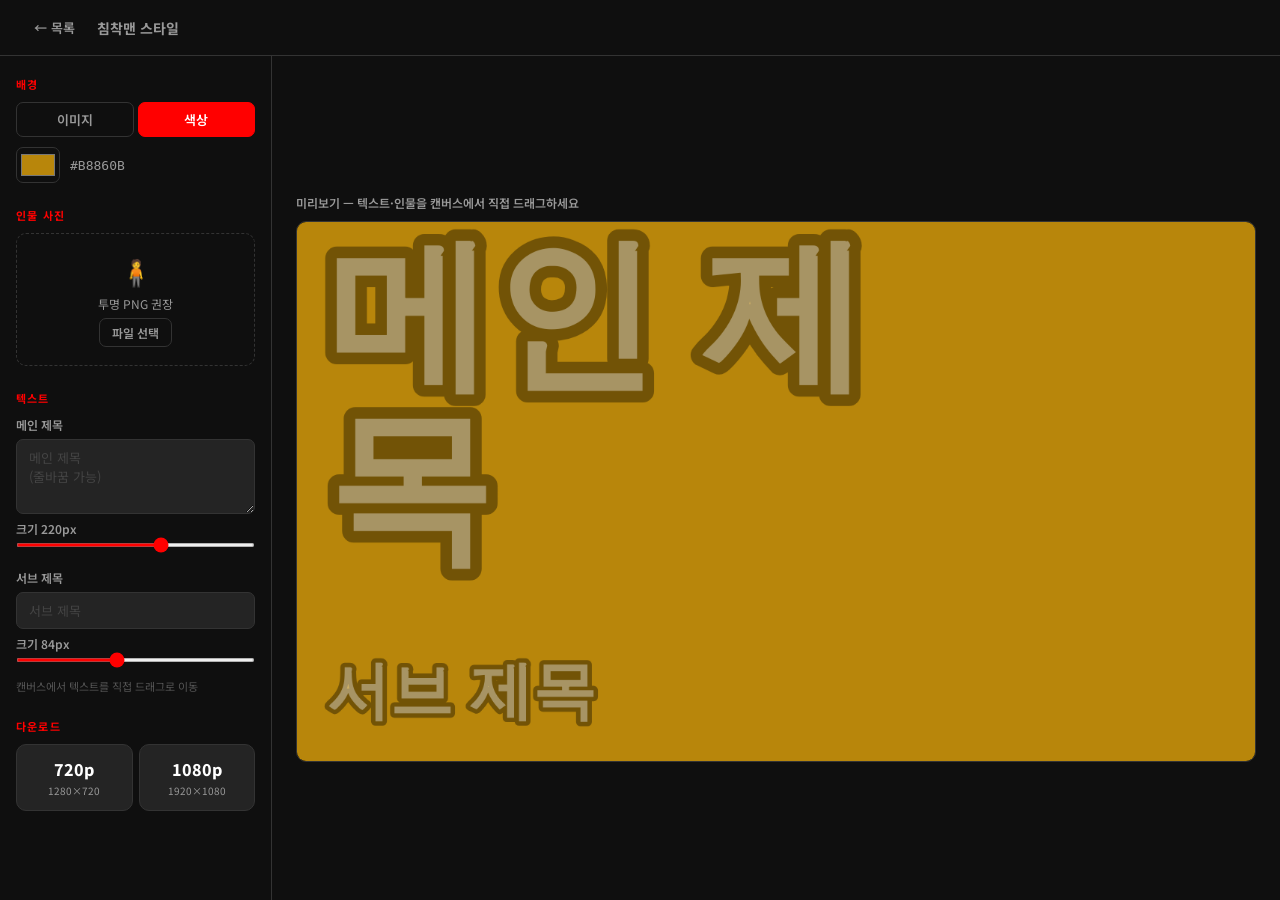
==== editor.html @ 9e8420c6 "구조 재설계: 템플릿 선택 화면 + 에디터 분리 - index.html: 템플릿 선택 화면 (카드 그리드, 카테고리 탭) - editor.html + editor.js: 편집 화면" ====
<!DOCTYPE html>
<html lang="ko">
<head>
  <meta charset="UTF-8">
  <meta name="viewport" content="width=device-width, initial-scale=1.0">
  <title>편집 — 썸네일 메이커</title>
  <link rel="preconnect" href="https://fonts.googleapis.com">
  <link rel="preconnect" href="https://fonts.gstatic.com" crossorigin>
  <link href="https://fonts.googleapis.com/css2?family=Black+Han+Sans&family=Noto+Sans+KR:wght@600;900&display=swap" rel="stylesheet">
  <link rel="stylesheet" href="style.css">
</head>
<body class="page-editor">

  <header class="app-header">
    <a href="index.html" class="btn-back">← 목록</a>
    <span id="template-name" class="header-tmpl-name"></span>
  </header>

  <main class="editor-layout">

    <!-- 왼쪽: 컨트롤 패널 -->
    <aside class="controls">

      <!-- 배경 -->
      <div class="ctrl-section">
        <p class="ctrl-title">배경</p>
        <div class="tab-row">
          <button class="tab active" data-tab="image">이미지</button>
          <button class="tab" data-tab="color">색상</button>
        </div>
        <div id="bg-image-panel">
          <input type="file" id="bg-file" accept="image/*" hidden>
          <div id="bg-upload-zone" class="upload-zone">
            <span class="upload-icon">🖼️</span>
            <p>클릭 또는 드래그</p>
            <button class="btn btn-ghost btn-sm" id="btn-bg-upload">파일 선택</button>
          </div>
          <div id="bg-preview" class="img-preview hidden">
            <img id="bg-preview-img" alt="배경">
            <button class="btn btn-ghost btn-sm" id="btn-bg-change">변경</button>
          </div>
        </div>
        <div id="bg-color-panel" class="hidden">
          <div class="color-row">
            <input type="color" id="bg-color" class="color-picker">
            <span id="bg-color-val">#B8860B</span>
          </div>
        </div>
      </div>

      <!-- 인물 사진 -->
      <div class="ctrl-section">
        <p class="ctrl-title">인물 사진</p>
        <input type="file" id="person-file" accept="image/*" hidden>
        <div id="person-upload-zone" class="upload-zone">
          <span class="upload-icon">🧍</span>
          <p>투명 PNG 권장</p>
          <button class="btn btn-ghost btn-sm" id="btn-person-upload">파일 선택</button>
        </div>
        <div id="person-preview" class="img-preview hidden">
          <img id="person-preview-img" alt="인물">
          <div class="btn-row">
            <button class="btn btn-ghost btn-sm" id="btn-person-change">변경</button>
            <button class="btn btn-ghost btn-sm" id="btn-person-remove">제거</button>
          </div>
        </div>
        <div id="person-controls" class="ctrl-sub" style="display:none">
          <label class="ctrl-label">크기 <span id="person-size-val">100%</span></label>
          <input type="range" id="person-size" class="slider" min="30" max="200" value="100">
          <p class="tip">캔버스에서 드래그로 위치 이동</p>
        </div>
      </div>

      <!-- 텍스트 -->
      <div class="ctrl-section">
        <p class="ctrl-title">텍스트</p>
        <div class="input-group">
          <label class="ctrl-label">메인 제목</label>
          <textarea id="input-title" class="input-field" rows="3" placeholder="메인 제목&#10;(줄바꿈 가능)"></textarea>
          <label class="ctrl-label">크기 <span id="title-size-val">220</span>px</label>
          <input type="range" id="title-size" class="slider" min="60" max="320" value="220">
        </div>
        <div class="input-group" style="margin-top:12px">
          <label class="ctrl-label">서브 제목</label>
          <input type="text" id="input-sub" class="input-field" placeholder="서브 제목">
          <label class="ctrl-label">크기 <span id="sub-size-val">84</span>px</label>
          <input type="range" id="sub-size" class="slider" min="30" max="160" value="84">
        </div>
        <p class="tip" style="margin-top:6px">캔버스에서 텍스트를 직접 드래그로 이동</p>
      </div>

      <!-- 다운로드 -->
      <div class="ctrl-section">
        <p class="ctrl-title">다운로드</p>
        <div class="btn-row">
          <button class="btn btn-download" id="btn-720">
            <span class="res">720p</span>
            <span class="dim">1280×720</span>
          </button>
          <button class="btn btn-download btn-hd" id="btn-1080">
            <span class="res">1080p</span>
            <span class="dim">1920×1080</span>
          </button>
        </div>
      </div>

    </aside>

    <!-- 오른쪽: 캔버스 -->
    <div class="preview-area">
      <p class="preview-label">미리보기 — 텍스트·인물을 캔버스에서 직접 드래그하세요</p>
      <div class="canvas-wrap">
        <canvas id="canvas" width="1280" height="720"></canvas>
      </div>
    </div>

  </main>

  <script src="templates.js"></script>
  <script src="editor.js"></script>
</body>
</html>
---- style.css ----
*, *::before, *::after { box-sizing: border-box; margin: 0; padding: 0; }
.hidden { display: none !important; }

:root {
  --bg:      #0f0f0f;
  --surface: #1a1a1a;
  --card:    #242424;
  --border:  #333;
  --primary: #ff0000;
  --text:    #fff;
  --muted:   #999;
  --radius:  10px;
}

body {
  font-family: 'Noto Sans KR', -apple-system, sans-serif;
  background: var(--bg);
  color: var(--text);
  min-height: 100vh;
}

/* ══════════════════════════════
   공통 헤더
══════════════════════════════ */
.app-header {
  display: flex;
  align-items: center;
  gap: 12px;
  padding: 13px 24px;
  border-bottom: 1px solid var(--border);
  background: var(--bg);
  position: sticky;
  top: 0;
  z-index: 20;
}
.logo-icon {
  background: var(--primary);
  color: #fff;
  width: 28px; height: 28px;
  border-radius: 7px;
  display: flex; align-items: center; justify-content: center;
  font-size: 12px;
  flex-shrink: 0;
}
.logo-text { font-size: 15px; font-weight: 700; }

/* ══════════════════════════════
   버튼 공통
══════════════════════════════ */
.btn {
  display: inline-flex; align-items: center; justify-content: center;
  gap: 6px; padding: 8px 16px;
  border-radius: 7px; border: none;
  font-size: 13px; font-weight: 600;
  cursor: pointer; font-family: inherit;
  transition: background .15s, transform .1s;
  text-decoration: none;
}
.btn:active { transform: scale(.97); }
.btn-ghost {
  background: transparent; color: var(--muted);
  border: 1.5px solid var(--border);
}
.btn-ghost:hover { background: var(--card); color: var(--text); }
.btn-sm { padding: 5px 12px; font-size: 12px; }
.btn-row { display: flex; gap: 6px; flex-wrap: wrap; }

/* ══════════════════════════════
   INDEX 페이지
══════════════════════════════ */
.page-index .app-header { justify-content: flex-start; }

.index-main {
  max-width: 1080px;
  margin: 0 auto;
  padding: 48px 24px 80px;
  display: flex;
  flex-direction: column;
  gap: 28px;
}

.index-hero { display: flex; flex-direction: column; gap: 8px; }
.hero-title { font-size: 28px; font-weight: 900; }
.hero-sub   { font-size: 14px; color: var(--muted); }

/* 카테고리 탭 */
.category-tabs { display: flex; gap: 6px; flex-wrap: wrap; }
.cat-tab {
  background: none;
  border: 1.5px solid var(--border);
  color: var(--muted);
  font-size: 13px; font-weight: 600;
  padding: 7px 18px; border-radius: 20px;
  cursor: pointer; font-family: inherit;
  transition: all .15s;
}
.cat-tab:hover  { background: var(--card); color: var(--text); }
.cat-tab.active { background: var(--primary); border-color: var(--primary); color: #fff; }

/* 템플릿 카드 그리드 */
.index-grid {
  display: grid;
  grid-template-columns: repeat(3, 1fr);
  gap: 16px;
}
.tmpl-card {
  display: block;
  border-radius: var(--radius);
  overflow: hidden;
  border: 2px solid var(--border);
  background: var(--card);
  text-decoration: none;
  color: inherit;
  transition: border-color .15s, transform .15s;
}
.tmpl-card:hover { border-color: var(--primary); transform: translateY(-3px); }

.tmpl-thumb img {
  width: 100%;
  aspect-ratio: 16/9;
  object-fit: cover;
  display: block;
}
.tmpl-info {
  display: flex;
  align-items: center;
  justify-content: space-between;
  padding: 10px 12px;
}
.tmpl-name { font-size: 13px; font-weight: 700; }
.tmpl-cat  {
  font-size: 11px;
  background: var(--surface);
  color: var(--muted);
  padding: 2px 8px; border-radius: 20px;
  border: 1px solid var(--border);
}

.empty-msg { font-size: 14px; color: var(--muted); padding: 40px 0; }

/* ══════════════════════════════
   EDITOR 페이지
══════════════════════════════ */
.page-editor { display: flex; flex-direction: column; height: 100vh; overflow: hidden; }

.btn-back {
  font-size: 13px; font-weight: 600;
  color: var(--muted); text-decoration: none;
  padding: 5px 10px; border-radius: 6px;
  transition: color .15s, background .15s;
}
.btn-back:hover { color: var(--text); background: var(--card); }
.header-tmpl-name { font-size: 14px; font-weight: 700; color: var(--muted); }

.editor-layout {
  display: grid;
  grid-template-columns: 272px 1fr;
  flex: 1;
  overflow: hidden;
}

/* 컨트롤 패널 */
.controls {
  border-right: 1px solid var(--border);
  overflow-y: auto;
  padding: 20px 16px;
  display: flex;
  flex-direction: column;
  gap: 24px;
}
.ctrl-section { display: flex; flex-direction: column; gap: 10px; }
.ctrl-title {
  font-size: 11px; font-weight: 700;
  letter-spacing: 1.2px; text-transform: uppercase;
  color: var(--primary);
}
.ctrl-label { font-size: 12px; color: var(--muted); font-weight: 600; }
.ctrl-sub { display: flex; flex-direction: column; gap: 8px; margin-top: 2px; }
.tip { font-size: 11px; color: #555; }

/* 탭 */
.tab-row { display: flex; gap: 4px; }
.tab {
  flex: 1; background: none;
  border: 1.5px solid var(--border);
  color: var(--muted); font-size: 13px; font-weight: 600;
  padding: 7px 0; border-radius: 7px;
  cursor: pointer; font-family: inherit;
  transition: all .15s;
}
.tab:hover  { background: var(--card); color: var(--text); }
.tab.active { background: var(--primary); border-color: var(--primary); color: #fff; }

/* 업로드 존 */
.upload-zone {
  border: 1.5px dashed var(--border);
  border-radius: var(--radius);
  padding: 18px 12px;
  text-align: center; cursor: pointer;
  display: flex; flex-direction: column;
  align-items: center; gap: 6px;
  transition: border-color .15s, background .15s;
}
.upload-zone:hover,
.upload-zone.dragover { border-color: var(--primary); background: #1a0808; }
.upload-icon { font-size: 26px; }
.upload-zone p { font-size: 12px; color: var(--muted); }

/* 이미지 미리보기 */
.img-preview {
  display: flex; align-items: center; gap: 10px;
  background: var(--card); border-radius: var(--radius);
  padding: 8px 10px;
}
.img-preview img { width: 72px; height: 40px; object-fit: cover; border-radius: 5px; }

/* 색상 */
.color-row { display: flex; align-items: center; gap: 10px; }
.color-picker {
  width: 44px; height: 36px;
  border-radius: 7px; border: 1.5px solid var(--border);
  background: none; cursor: pointer; padding: 2px;
}
.color-row span { font-size: 13px; color: var(--muted); font-family: monospace; }

/* 슬라이더 */
.slider { width: 100%; accent-color: var(--primary); cursor: pointer; height: 4px; }

/* 입력 필드 */
.input-group { display: flex; flex-direction: column; gap: 6px; }
.input-field {
  background: var(--card);
  border: 1.5px solid var(--border);
  border-radius: 7px; padding: 8px 12px;
  font-size: 13px; color: var(--text);
  font-family: inherit; resize: vertical;
  transition: border-color .15s;
}
.input-field:focus { outline: none; border-color: var(--primary); }
.input-field::placeholder { color: #444; }

/* 다운로드 버튼 */
.btn-download {
  flex: 1; flex-direction: column; gap: 2px;
  background: var(--card);
  border: 1.5px solid var(--border);
  color: var(--text); padding: 12px 8px;
  border-radius: var(--radius);
}
.btn-download:hover    { border-color: var(--primary); background: #2a0808; }
.btn-download.btn-hd:hover { border-color: #3b82f6; background: #0c1825; }
.res { font-size: 16px; font-weight: 800; }
.dim { font-size: 10px; color: var(--muted); font-weight: 400; }

/* 미리보기 영역 */
.preview-area {
  display: flex; flex-direction: column;
  gap: 10px; padding: 20px 24px;
  align-items: center; justify-content: center;
  overflow: auto;
}
.preview-label { font-size: 12px; color: var(--muted); font-weight: 600; align-self: flex-start; }
.canvas-wrap {
  border-radius: 10px; overflow: hidden;
  border: 1px solid var(--border); background: #000;
  width: 100%; max-width: 960px;
}
#canvas { display: block; width: 100%; height: auto; }

/* ══════════════════════════════
   반응형
══════════════════════════════ */
@media (max-width: 860px) {
  .editor-layout { grid-template-columns: 1fr; overflow: visible; }
  .page-editor   { height: auto; overflow: visible; }
  .controls      { border-right: none; border-bottom: 1px solid var(--border); }
  .preview-area  { padding: 16px; }
}
@media (max-width: 640px) {
  .index-grid { grid-template-columns: repeat(2, 1fr); }
  .index-main { padding: 32px 16px 60px; }
}
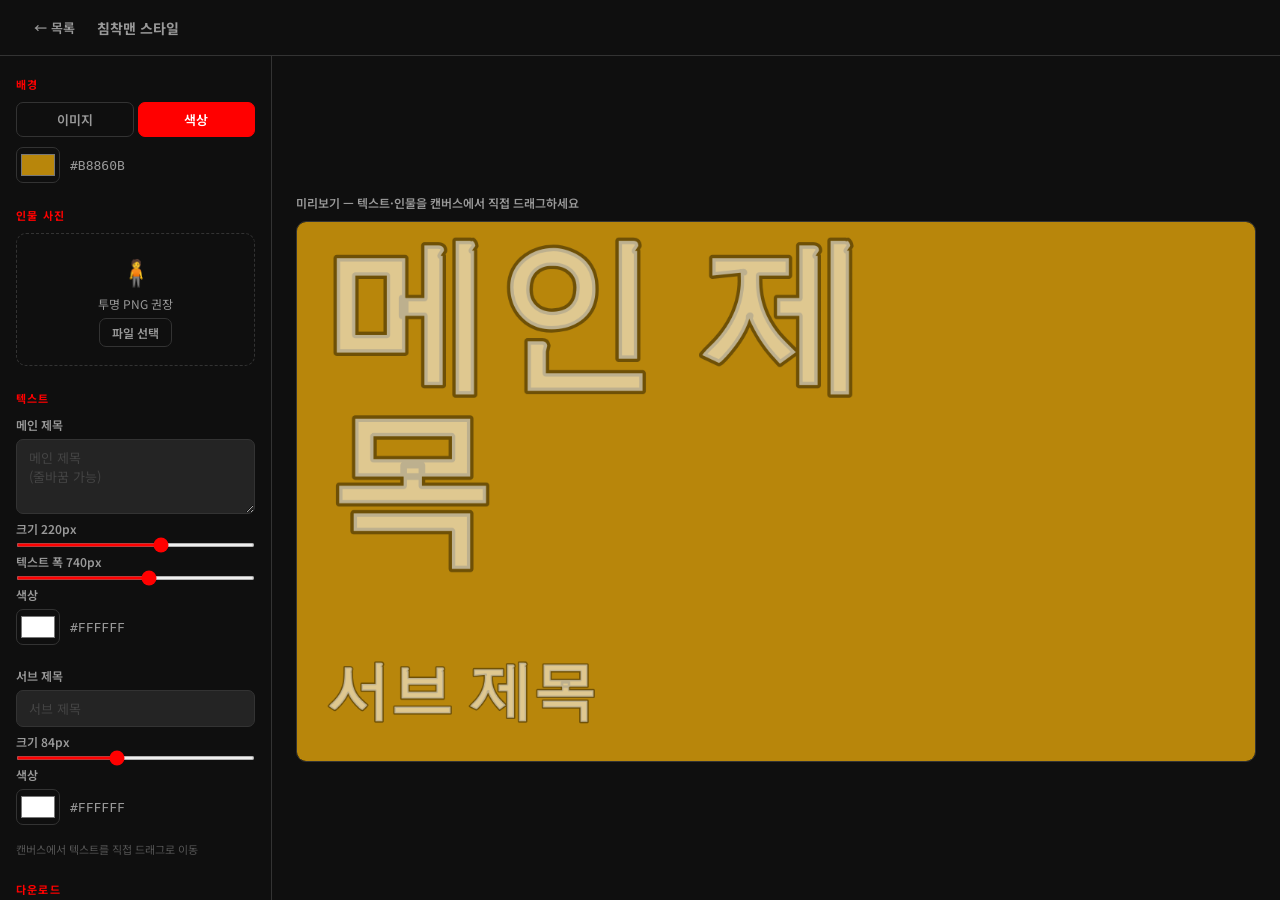
==== commit 40b97d33: "텍스트 개선: 외곽선 두께 수정, 색상 피커, 텍스트 폭 슬라이더 추가 - 외곽선 두께 fontSize*0.14 → fontSize*0.04로 대폭 축소 (글자 뭉개짐 해결) - " ====
--- a/editor.html
+++ b/editor.html
@@ -79,12 +79,24 @@
           <textarea id="input-title" class="input-field" rows="3" placeholder="메인 제목&#10;(줄바꿈 가능)"></textarea>
           <label class="ctrl-label">크기 <span id="title-size-val">220</span>px</label>
           <input type="range" id="title-size" class="slider" min="60" max="320" value="220">
+          <label class="ctrl-label">텍스트 폭 <span id="title-width-val">740</span>px</label>
+          <input type="range" id="title-width" class="slider" min="100" max="1240" value="740">
+          <label class="ctrl-label">색상</label>
+          <div class="color-row">
+            <input type="color" id="title-color" class="color-picker" value="#ffffff">
+            <span id="title-color-val">#FFFFFF</span>
+          </div>
         </div>
         <div class="input-group" style="margin-top:12px">
           <label class="ctrl-label">서브 제목</label>
           <input type="text" id="input-sub" class="input-field" placeholder="서브 제목">
           <label class="ctrl-label">크기 <span id="sub-size-val">84</span>px</label>
           <input type="range" id="sub-size" class="slider" min="30" max="160" value="84">
+          <label class="ctrl-label">색상</label>
+          <div class="color-row">
+            <input type="color" id="sub-color" class="color-picker" value="#ffffff">
+            <span id="sub-color-val">#FFFFFF</span>
+          </div>
         </div>
         <p class="tip" style="margin-top:6px">캔버스에서 텍스트를 직접 드래그로 이동</p>
       </div>
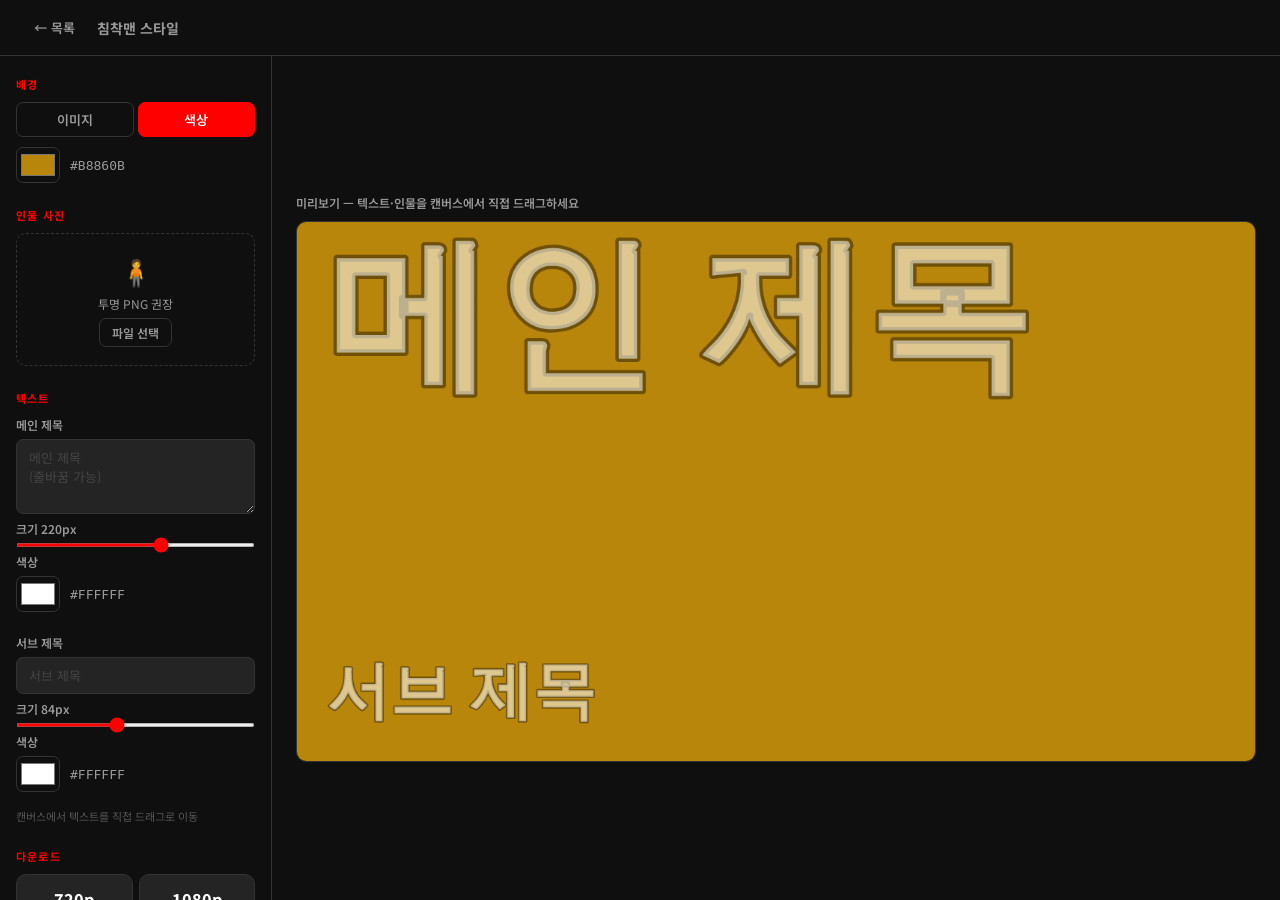
==== commit 5e4e6160: "텍스트 폭 슬라이더 제거 — 엔터 전용 줄바꿈으로 변경" ====
--- a/editor.html
+++ b/editor.html
@@ -79,8 +79,6 @@
           <textarea id="input-title" class="input-field" rows="3" placeholder="메인 제목&#10;(줄바꿈 가능)"></textarea>
           <label class="ctrl-label">크기 <span id="title-size-val">220</span>px</label>
           <input type="range" id="title-size" class="slider" min="60" max="320" value="220">
-          <label class="ctrl-label">텍스트 폭 <span id="title-width-val">740</span>px</label>
-          <input type="range" id="title-width" class="slider" min="100" max="1240" value="740">
           <label class="ctrl-label">색상</label>
           <div class="color-row">
             <input type="color" id="title-color" class="color-picker" value="#ffffff">
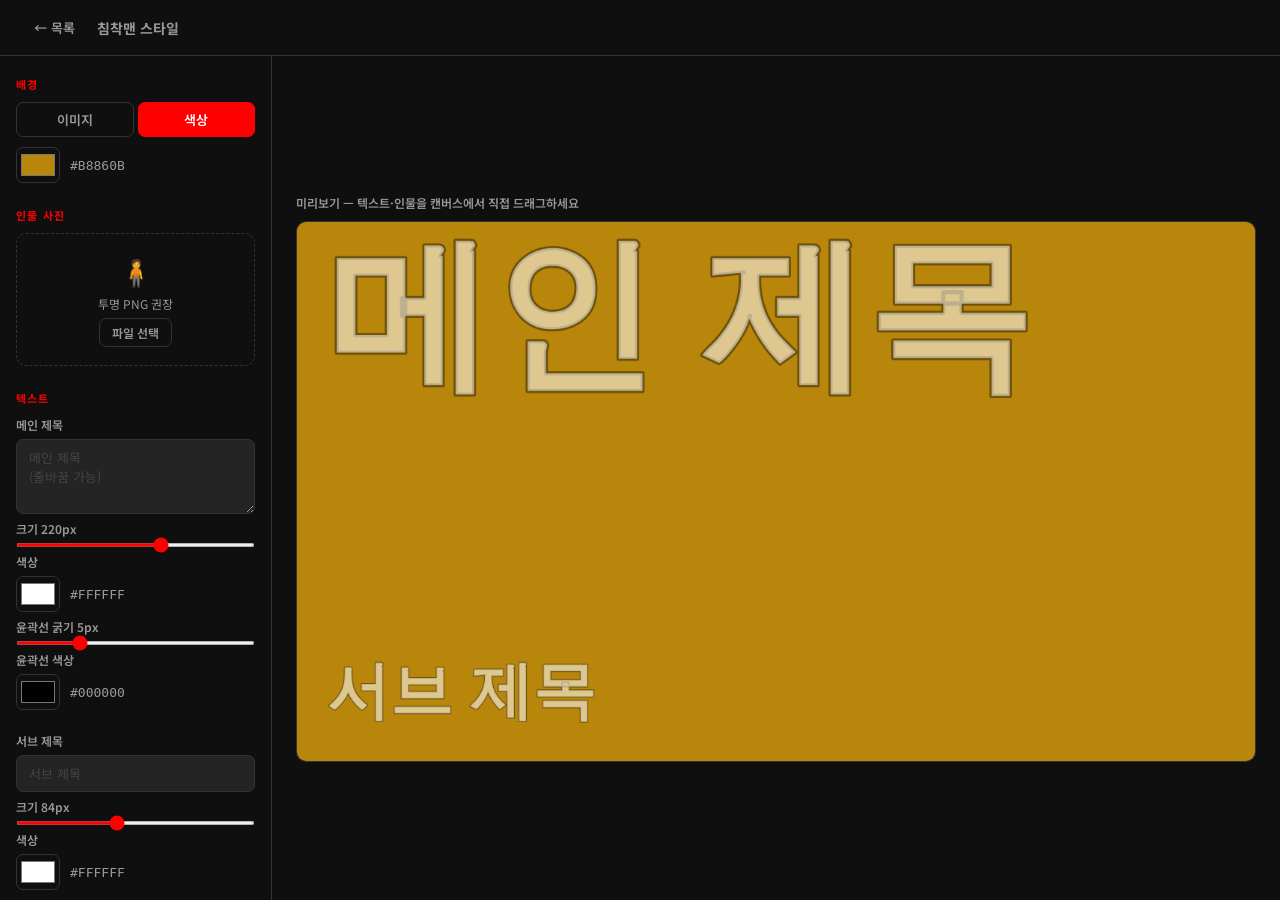
==== commit 0625244e: "윤곽선 굵기/색상 컨트롤 추가 및 기본 두께 축소" ====
--- a/editor.html
+++ b/editor.html
@@ -84,6 +84,13 @@
             <input type="color" id="title-color" class="color-picker" value="#ffffff">
             <span id="title-color-val">#FFFFFF</span>
           </div>
+          <label class="ctrl-label">윤곽선 굵기 <span id="title-stroke-size-val">5</span>px</label>
+          <input type="range" id="title-stroke-size" class="slider" min="0" max="20" value="5">
+          <label class="ctrl-label">윤곽선 색상</label>
+          <div class="color-row">
+            <input type="color" id="title-stroke-color" class="color-picker" value="#000000">
+            <span id="title-stroke-color-val">#000000</span>
+          </div>
         </div>
         <div class="input-group" style="margin-top:12px">
           <label class="ctrl-label">서브 제목</label>
@@ -94,6 +101,13 @@
           <div class="color-row">
             <input type="color" id="sub-color" class="color-picker" value="#ffffff">
             <span id="sub-color-val">#FFFFFF</span>
+          </div>
+          <label class="ctrl-label">윤곽선 굵기 <span id="sub-stroke-size-val">3</span>px</label>
+          <input type="range" id="sub-stroke-size" class="slider" min="0" max="20" value="3">
+          <label class="ctrl-label">윤곽선 색상</label>
+          <div class="color-row">
+            <input type="color" id="sub-stroke-color" class="color-picker" value="#000000">
+            <span id="sub-stroke-color-val">#000000</span>
           </div>
         </div>
         <p class="tip" style="margin-top:6px">캔버스에서 텍스트를 직접 드래그로 이동</p>
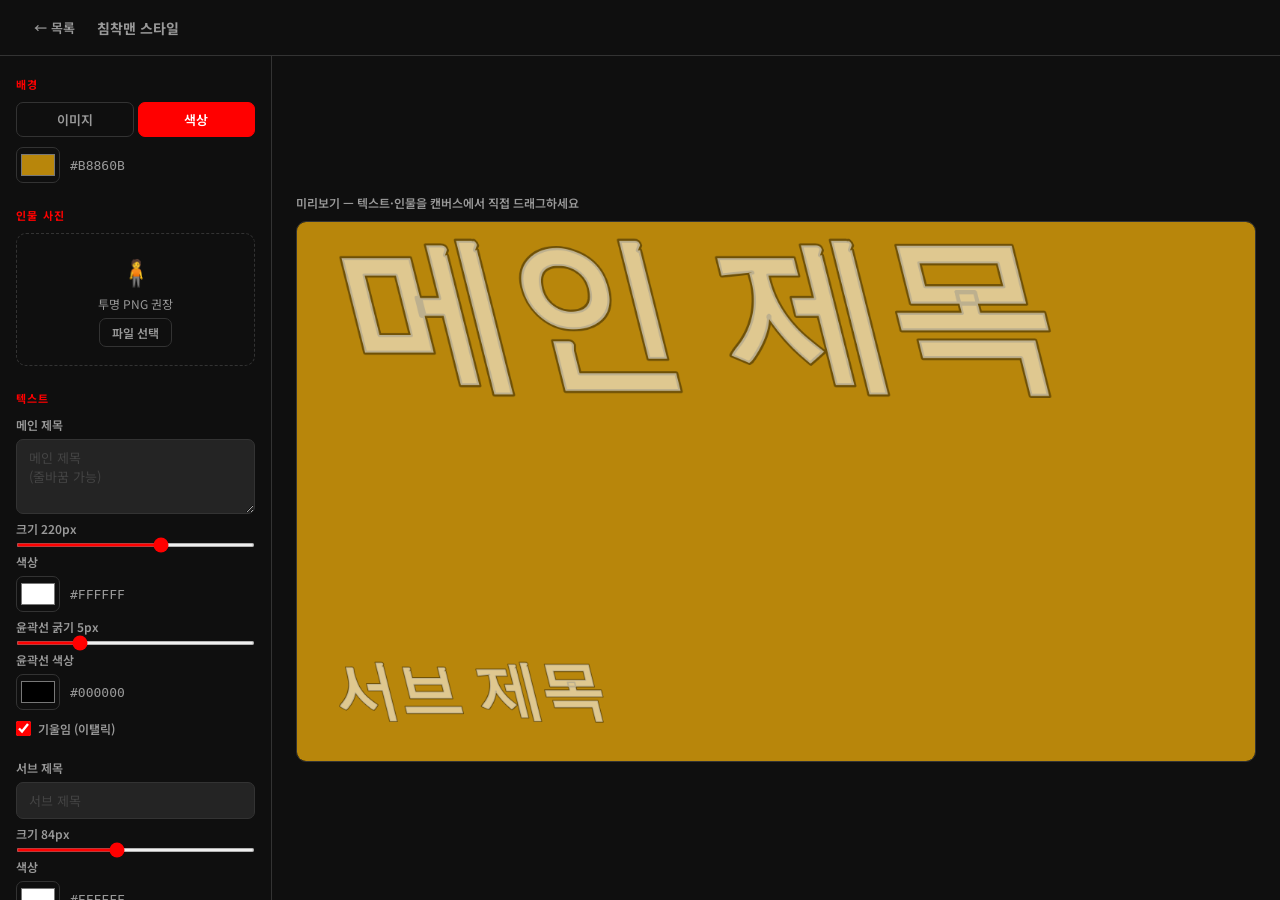
==== commit 2b37048f: "텍스트 기울임(이탤릭) 기능 추가 — 침착맨 템플릿 기본 ON" ====
--- a/editor.html
+++ b/editor.html
@@ -91,6 +91,9 @@
             <input type="color" id="title-stroke-color" class="color-picker" value="#000000">
             <span id="title-stroke-color-val">#000000</span>
           </div>
+          <label class="ctrl-check">
+            <input type="checkbox" id="title-italic"> 기울임 (이탤릭)
+          </label>
         </div>
         <div class="input-group" style="margin-top:12px">
           <label class="ctrl-label">서브 제목</label>
@@ -109,6 +112,9 @@
             <input type="color" id="sub-stroke-color" class="color-picker" value="#000000">
             <span id="sub-stroke-color-val">#000000</span>
           </div>
+          <label class="ctrl-check">
+            <input type="checkbox" id="sub-italic"> 기울임 (이탤릭)
+          </label>
         </div>
         <p class="tip" style="margin-top:6px">캔버스에서 텍스트를 직접 드래그로 이동</p>
       </div>
--- a/style.css
+++ b/style.css
@@ -176,6 +176,8 @@
 }
 .ctrl-label { font-size: 12px; color: var(--muted); font-weight: 600; }
 .ctrl-sub { display: flex; flex-direction: column; gap: 8px; margin-top: 2px; }
+.ctrl-check { display: flex; align-items: center; gap: 7px; font-size: 12px; color: var(--muted); font-weight: 600; cursor: pointer; margin-top: 4px; }
+.ctrl-check input[type="checkbox"] { width: 15px; height: 15px; accent-color: var(--primary); cursor: pointer; }
 .tip { font-size: 11px; color: #555; }
 
 /* 탭 */
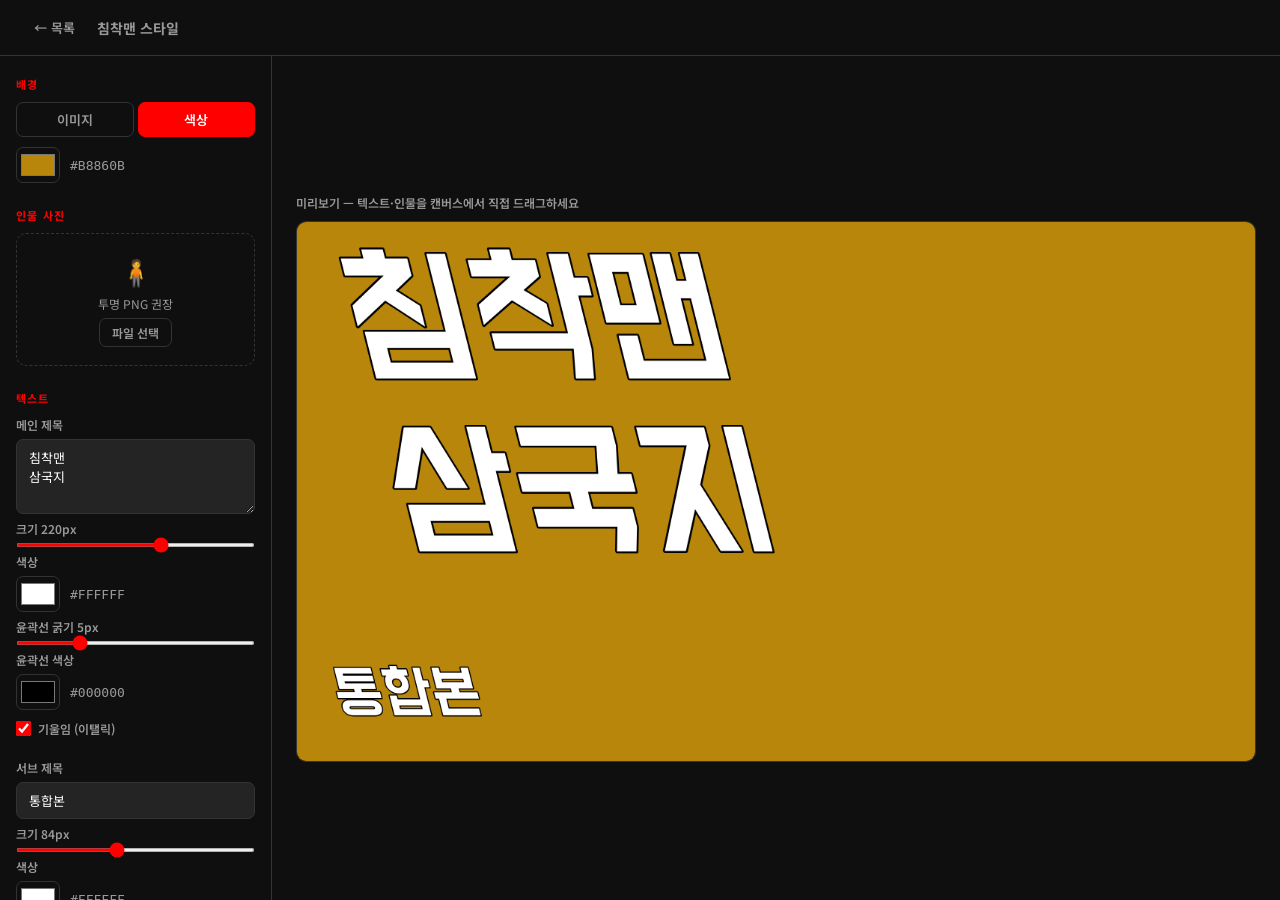
==== commit 67cd1f62: "침착맨 템플릿 기본 텍스트 설정 및 Do Hyeon 폰트 적용" ====
--- a/editor.html
+++ b/editor.html
@@ -6,7 +6,7 @@
   <title>편집 — 썸네일 메이커</title>
   <link rel="preconnect" href="https://fonts.googleapis.com">
   <link rel="preconnect" href="https://fonts.gstatic.com" crossorigin>
-  <link href="https://fonts.googleapis.com/css2?family=Black+Han+Sans&family=Noto+Sans+KR:wght@600;900&display=swap" rel="stylesheet">
+  <link href="https://fonts.googleapis.com/css2?family=Black+Han+Sans&family=Do+Hyeon&family=Noto+Sans+KR:wght@600;900&display=swap" rel="stylesheet">
   <link rel="stylesheet" href="style.css">
 </head>
 <body class="page-editor">
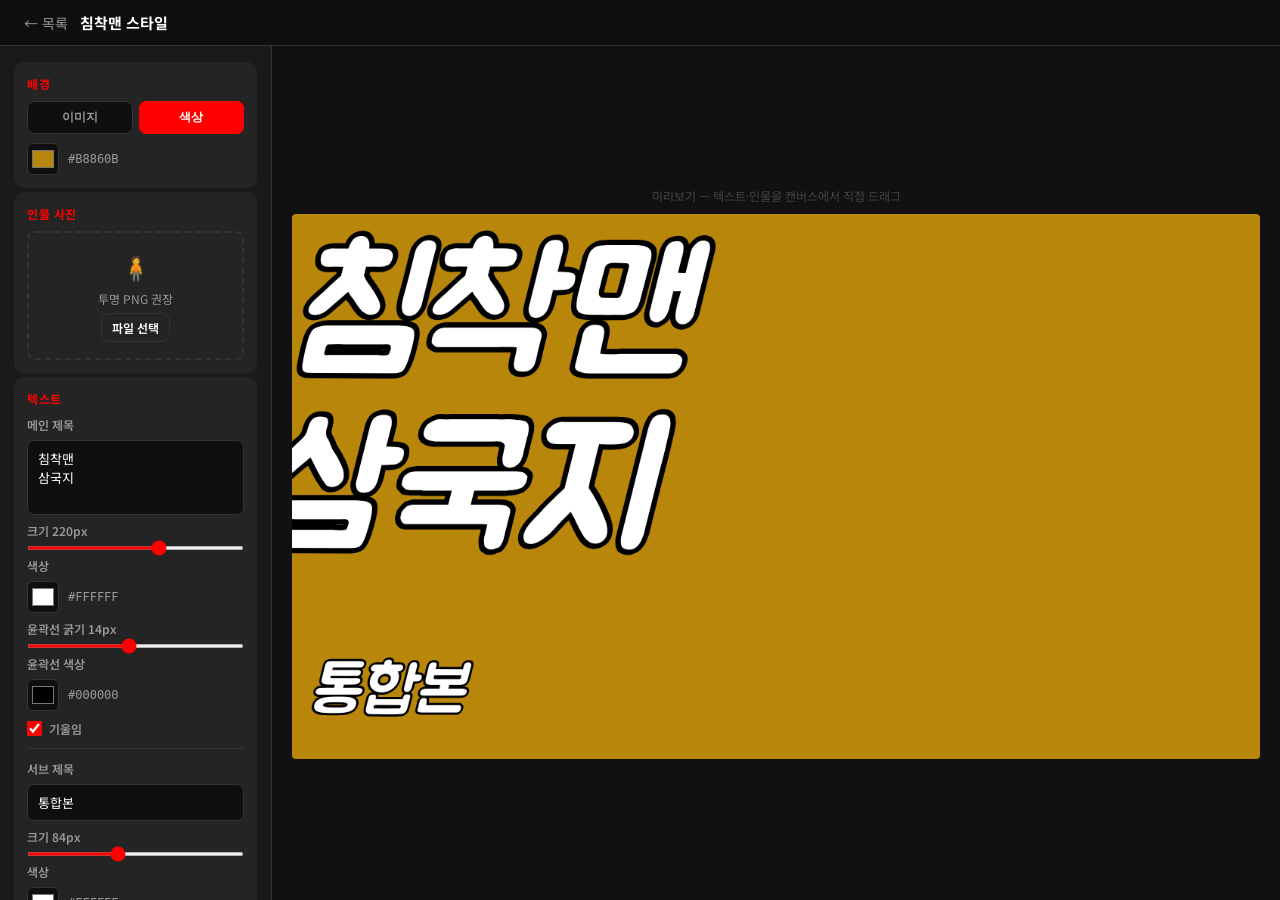
==== commit ae799977: "전면 재작성 — Jua 폰트, 기울기 방향 수정, 윤곽선 두께 개선" ====
--- a/editor.html
+++ b/editor.html
@@ -6,7 +6,7 @@
   <title>편집 — 썸네일 메이커</title>
   <link rel="preconnect" href="https://fonts.googleapis.com">
   <link rel="preconnect" href="https://fonts.gstatic.com" crossorigin>
-  <link href="https://fonts.googleapis.com/css2?family=Black+Han+Sans&family=Do+Hyeon&family=Noto+Sans+KR:wght@600;900&display=swap" rel="stylesheet">
+  <link href="https://fonts.googleapis.com/css2?family=Jua&family=Noto+Sans+KR:wght@600;900&display=swap" rel="stylesheet">
   <link rel="stylesheet" href="style.css">
 </head>
 <body class="page-editor">
@@ -18,7 +18,7 @@
 
   <main class="editor-layout">
 
-    <!-- 왼쪽: 컨트롤 패널 -->
+    <!-- 컨트롤 패널 -->
     <aside class="controls">
 
       <!-- 배경 -->
@@ -43,7 +43,7 @@
         <div id="bg-color-panel" class="hidden">
           <div class="color-row">
             <input type="color" id="bg-color" class="color-picker">
-            <span id="bg-color-val">#B8860B</span>
+            <span id="bg-color-val" class="color-val">#B8860B</span>
           </div>
         </div>
       </div>
@@ -64,38 +64,44 @@
             <button class="btn btn-ghost btn-sm" id="btn-person-remove">제거</button>
           </div>
         </div>
-        <div id="person-controls" class="ctrl-sub" style="display:none">
+        <div id="person-controls" style="display:none;flex-direction:column;gap:7px;">
           <label class="ctrl-label">크기 <span id="person-size-val">100%</span></label>
           <input type="range" id="person-size" class="slider" min="30" max="200" value="100">
-          <p class="tip">캔버스에서 드래그로 위치 이동</p>
+          <p class="tip">캔버스에서 드래그로 이동</p>
         </div>
       </div>
 
       <!-- 텍스트 -->
       <div class="ctrl-section">
         <p class="ctrl-title">텍스트</p>
+
+        <!-- 메인 제목 -->
         <div class="input-group">
           <label class="ctrl-label">메인 제목</label>
-          <textarea id="input-title" class="input-field" rows="3" placeholder="메인 제목&#10;(줄바꿈 가능)"></textarea>
+          <textarea id="input-title" class="input-field" rows="3" placeholder="메인 제목&#10;(엔터로 줄바꿈)"></textarea>
           <label class="ctrl-label">크기 <span id="title-size-val">220</span>px</label>
           <input type="range" id="title-size" class="slider" min="60" max="320" value="220">
           <label class="ctrl-label">색상</label>
           <div class="color-row">
             <input type="color" id="title-color" class="color-picker" value="#ffffff">
-            <span id="title-color-val">#FFFFFF</span>
+            <span id="title-color-val" class="color-val">#FFFFFF</span>
           </div>
-          <label class="ctrl-label">윤곽선 굵기 <span id="title-stroke-size-val">5</span>px</label>
-          <input type="range" id="title-stroke-size" class="slider" min="0" max="20" value="5">
+          <label class="ctrl-label">윤곽선 굵기 <span id="title-stroke-size-val">14</span>px</label>
+          <input type="range" id="title-stroke-size" class="slider" min="0" max="30" value="14">
           <label class="ctrl-label">윤곽선 색상</label>
           <div class="color-row">
             <input type="color" id="title-stroke-color" class="color-picker" value="#000000">
-            <span id="title-stroke-color-val">#000000</span>
+            <span id="title-stroke-color-val" class="color-val">#000000</span>
           </div>
           <label class="ctrl-check">
-            <input type="checkbox" id="title-italic"> 기울임 (이탤릭)
+            <input type="checkbox" id="title-italic"> 기울임
           </label>
         </div>
-        <div class="input-group" style="margin-top:12px">
+
+        <hr class="divider">
+
+        <!-- 서브 제목 -->
+        <div class="input-group">
           <label class="ctrl-label">서브 제목</label>
           <input type="text" id="input-sub" class="input-field" placeholder="서브 제목">
           <label class="ctrl-label">크기 <span id="sub-size-val">84</span>px</label>
@@ -103,20 +109,21 @@
           <label class="ctrl-label">색상</label>
           <div class="color-row">
             <input type="color" id="sub-color" class="color-picker" value="#ffffff">
-            <span id="sub-color-val">#FFFFFF</span>
+            <span id="sub-color-val" class="color-val">#FFFFFF</span>
           </div>
-          <label class="ctrl-label">윤곽선 굵기 <span id="sub-stroke-size-val">3</span>px</label>
-          <input type="range" id="sub-stroke-size" class="slider" min="0" max="20" value="3">
+          <label class="ctrl-label">윤곽선 굵기 <span id="sub-stroke-size-val">6</span>px</label>
+          <input type="range" id="sub-stroke-size" class="slider" min="0" max="30" value="6">
           <label class="ctrl-label">윤곽선 색상</label>
           <div class="color-row">
             <input type="color" id="sub-stroke-color" class="color-picker" value="#000000">
-            <span id="sub-stroke-color-val">#000000</span>
+            <span id="sub-stroke-color-val" class="color-val">#000000</span>
           </div>
           <label class="ctrl-check">
-            <input type="checkbox" id="sub-italic"> 기울임 (이탤릭)
+            <input type="checkbox" id="sub-italic"> 기울임
           </label>
         </div>
-        <p class="tip" style="margin-top:6px">캔버스에서 텍스트를 직접 드래그로 이동</p>
+
+        <p class="tip">캔버스에서 텍스트를 드래그로 이동</p>
       </div>
 
       <!-- 다운로드 -->
@@ -136,9 +143,9 @@
 
     </aside>
 
-    <!-- 오른쪽: 캔버스 -->
+    <!-- 캔버스 -->
     <div class="preview-area">
-      <p class="preview-label">미리보기 — 텍스트·인물을 캔버스에서 직접 드래그하세요</p>
+      <p class="preview-label">미리보기 — 텍스트·인물을 캔버스에서 직접 드래그</p>
       <div class="canvas-wrap">
         <canvas id="canvas" width="1280" height="720"></canvas>
       </div>
--- a/style.css
+++ b/style.css
@@ -19,139 +19,78 @@
   min-height: 100vh;
 }
 
-/* ══════════════════════════════
-   공통 헤더
-══════════════════════════════ */
+/* ── 헤더 ── */
 .app-header {
   display: flex;
   align-items: center;
   gap: 12px;
-  padding: 13px 24px;
+  padding: 12px 24px;
   border-bottom: 1px solid var(--border);
   background: var(--bg);
   position: sticky;
   top: 0;
   z-index: 20;
 }
-.logo-icon {
-  background: var(--primary);
-  color: #fff;
-  width: 28px; height: 28px;
-  border-radius: 7px;
-  display: flex; align-items: center; justify-content: center;
-  font-size: 12px;
-  flex-shrink: 0;
-}
-.logo-text { font-size: 15px; font-weight: 700; }
+.btn-back { color: var(--muted); text-decoration: none; font-size: 14px; }
+.btn-back:hover { color: var(--text); }
+.header-tmpl-name { font-size: 15px; font-weight: 700; }
 
-/* ══════════════════════════════
-   버튼 공통
-══════════════════════════════ */
+/* ── 버튼 ── */
 .btn {
   display: inline-flex; align-items: center; justify-content: center;
-  gap: 6px; padding: 8px 16px;
-  border-radius: 7px; border: none;
-  font-size: 13px; font-weight: 600;
-  cursor: pointer; font-family: inherit;
-  transition: background .15s, transform .1s;
-  text-decoration: none;
+  gap: 6px; padding: 8px 16px; border-radius: 8px; border: none;
+  cursor: pointer; font-size: 13px; font-weight: 600;
+  font-family: inherit; transition: opacity .15s;
 }
-.btn:active { transform: scale(.97); }
-.btn-ghost {
-  background: transparent; color: var(--muted);
-  border: 1.5px solid var(--border);
+.btn:hover { opacity: .85; }
+.btn-ghost { background: var(--card); color: var(--text); border: 1px solid var(--border); }
+.btn-sm { padding: 5px 10px; font-size: 12px; }
+.btn-row { display: flex; gap: 8px; }
+
+/* ── 선택 화면 ── */
+.page-index .index-hero {
+  padding: 40px 32px 24px;
 }
-.btn-ghost:hover { background: var(--card); color: var(--text); }
-.btn-sm { padding: 5px 12px; font-size: 12px; }
-.btn-row { display: flex; gap: 6px; flex-wrap: wrap; }
+.page-index .index-hero h1 { font-size: 22px; font-weight: 700; }
+.page-index .index-hero p  { font-size: 14px; color: var(--muted); margin-top: 4px; }
 
-/* ══════════════════════════════
-   INDEX 페이지
-══════════════════════════════ */
-.page-index .app-header { justify-content: flex-start; }
+.category-tabs {
+  display: flex; gap: 8px;
+  padding: 0 32px 20px;
+  flex-wrap: wrap;
+}
+.cat-tab {
+  padding: 5px 14px; border-radius: 20px; border: 1px solid var(--border);
+  background: var(--card); color: var(--muted);
+  font-size: 13px; cursor: pointer; transition: all .15s;
+}
+.cat-tab.active, .cat-tab:hover { background: var(--primary); color: #fff; border-color: var(--primary); }
 
-.index-main {
-  max-width: 1080px;
-  margin: 0 auto;
-  padding: 48px 24px 80px;
-  display: flex;
-  flex-direction: column;
-  gap: 28px;
+.index-grid {
+  display: grid;
+  grid-template-columns: repeat(auto-fill, minmax(260px, 1fr));
+  gap: 16px;
+  padding: 0 32px 40px;
+}
+.tmpl-card {
+  background: var(--card); border-radius: var(--radius);
+  border: 1px solid var(--border); overflow: hidden;
+  cursor: pointer; transition: transform .15s, border-color .15s;
+  text-decoration: none; color: var(--text);
+  display: block;
+}
+.tmpl-card:hover { transform: translateY(-3px); border-color: var(--primary); }
+.tmpl-card img { width: 100%; aspect-ratio: 16/9; object-fit: cover; display: block; }
+.tmpl-card-info { padding: 12px 14px; }
+.tmpl-card-info h3 { font-size: 14px; font-weight: 700; }
+.tmpl-card-badge {
+  display: inline-block; margin-top: 5px;
+  padding: 2px 8px; border-radius: 4px;
+  background: var(--primary); color: #fff; font-size: 11px;
 }
 
-.index-hero { display: flex; flex-direction: column; gap: 8px; }
-.hero-title { font-size: 28px; font-weight: 900; }
-.hero-sub   { font-size: 14px; color: var(--muted); }
-
-/* 카테고리 탭 */
-.category-tabs { display: flex; gap: 6px; flex-wrap: wrap; }
-.cat-tab {
-  background: none;
-  border: 1.5px solid var(--border);
-  color: var(--muted);
-  font-size: 13px; font-weight: 600;
-  padding: 7px 18px; border-radius: 20px;
-  cursor: pointer; font-family: inherit;
-  transition: all .15s;
-}
-.cat-tab:hover  { background: var(--card); color: var(--text); }
-.cat-tab.active { background: var(--primary); border-color: var(--primary); color: #fff; }
-
-/* 템플릿 카드 그리드 */
-.index-grid {
-  display: grid;
-  grid-template-columns: repeat(3, 1fr);
-  gap: 16px;
-}
-.tmpl-card {
-  display: block;
-  border-radius: var(--radius);
-  overflow: hidden;
-  border: 2px solid var(--border);
-  background: var(--card);
-  text-decoration: none;
-  color: inherit;
-  transition: border-color .15s, transform .15s;
-}
-.tmpl-card:hover { border-color: var(--primary); transform: translateY(-3px); }
-
-.tmpl-thumb img {
-  width: 100%;
-  aspect-ratio: 16/9;
-  object-fit: cover;
-  display: block;
-}
-.tmpl-info {
-  display: flex;
-  align-items: center;
-  justify-content: space-between;
-  padding: 10px 12px;
-}
-.tmpl-name { font-size: 13px; font-weight: 700; }
-.tmpl-cat  {
-  font-size: 11px;
-  background: var(--surface);
-  color: var(--muted);
-  padding: 2px 8px; border-radius: 20px;
-  border: 1px solid var(--border);
-}
-
-.empty-msg { font-size: 14px; color: var(--muted); padding: 40px 0; }
-
-/* ══════════════════════════════
-   EDITOR 페이지
-══════════════════════════════ */
-.page-editor { display: flex; flex-direction: column; height: 100vh; overflow: hidden; }
-
-.btn-back {
-  font-size: 13px; font-weight: 600;
-  color: var(--muted); text-decoration: none;
-  padding: 5px 10px; border-radius: 6px;
-  transition: color .15s, background .15s;
-}
-.btn-back:hover { color: var(--text); background: var(--card); }
-.header-tmpl-name { font-size: 14px; font-weight: 700; color: var(--muted); }
-
+/* ── 에디터 레이아웃 ── */
+.page-editor { display: flex; flex-direction: column; height: 100vh; }
 .editor-layout {
   display: grid;
   grid-template-columns: 272px 1fr;
@@ -159,126 +98,97 @@
   overflow: hidden;
 }
 
-/* 컨트롤 패널 */
+/* ── 컨트롤 패널 ── */
 .controls {
+  background: var(--surface);
   border-right: 1px solid var(--border);
   overflow-y: auto;
-  padding: 20px 16px;
+  padding: 16px 14px;
   display: flex;
   flex-direction: column;
-  gap: 24px;
+  gap: 4px;
 }
-.ctrl-section { display: flex; flex-direction: column; gap: 10px; }
-.ctrl-title {
-  font-size: 11px; font-weight: 700;
-  letter-spacing: 1.2px; text-transform: uppercase;
-  color: var(--primary);
+.ctrl-section {
+  background: var(--card);
+  border-radius: var(--radius);
+  padding: 13px 13px;
+  display: flex;
+  flex-direction: column;
+  gap: 9px;
 }
+.ctrl-title { font-size: 12px; font-weight: 700; color: var(--primary); letter-spacing: .5px; }
 .ctrl-label { font-size: 12px; color: var(--muted); font-weight: 600; }
-.ctrl-sub { display: flex; flex-direction: column; gap: 8px; margin-top: 2px; }
-.ctrl-check { display: flex; align-items: center; gap: 7px; font-size: 12px; color: var(--muted); font-weight: 600; cursor: pointer; margin-top: 4px; }
+.ctrl-check {
+  display: flex; align-items: center; gap: 7px;
+  font-size: 12px; color: var(--muted); font-weight: 600;
+  cursor: pointer; margin-top: 2px;
+}
 .ctrl-check input[type="checkbox"] { width: 15px; height: 15px; accent-color: var(--primary); cursor: pointer; }
-.tip { font-size: 11px; color: #555; }
-
-/* 탭 */
-.tab-row { display: flex; gap: 4px; }
-.tab {
-  flex: 1; background: none;
-  border: 1.5px solid var(--border);
-  color: var(--muted); font-size: 13px; font-weight: 600;
-  padding: 7px 0; border-radius: 7px;
-  cursor: pointer; font-family: inherit;
-  transition: all .15s;
-}
-.tab:hover  { background: var(--card); color: var(--text); }
-.tab.active { background: var(--primary); border-color: var(--primary); color: #fff; }
-
-/* 업로드 존 */
-.upload-zone {
-  border: 1.5px dashed var(--border);
-  border-radius: var(--radius);
-  padding: 18px 12px;
-  text-align: center; cursor: pointer;
-  display: flex; flex-direction: column;
-  align-items: center; gap: 6px;
-  transition: border-color .15s, background .15s;
-}
-.upload-zone:hover,
-.upload-zone.dragover { border-color: var(--primary); background: #1a0808; }
-.upload-icon { font-size: 26px; }
-.upload-zone p { font-size: 12px; color: var(--muted); }
-
-/* 이미지 미리보기 */
-.img-preview {
-  display: flex; align-items: center; gap: 10px;
-  background: var(--card); border-radius: var(--radius);
-  padding: 8px 10px;
-}
-.img-preview img { width: 72px; height: 40px; object-fit: cover; border-radius: 5px; }
-
-/* 색상 */
-.color-row { display: flex; align-items: center; gap: 10px; }
-.color-picker {
-  width: 44px; height: 36px;
-  border-radius: 7px; border: 1.5px solid var(--border);
-  background: none; cursor: pointer; padding: 2px;
-}
-.color-row span { font-size: 13px; color: var(--muted); font-family: monospace; }
-
-/* 슬라이더 */
-.slider { width: 100%; accent-color: var(--primary); cursor: pointer; height: 4px; }
-
-/* 입력 필드 */
-.input-group { display: flex; flex-direction: column; gap: 6px; }
+.input-group { display: flex; flex-direction: column; gap: 7px; }
 .input-field {
-  background: var(--card);
-  border: 1.5px solid var(--border);
-  border-radius: 7px; padding: 8px 12px;
-  font-size: 13px; color: var(--text);
-  font-family: inherit; resize: vertical;
-  transition: border-color .15s;
+  background: var(--bg); border: 1px solid var(--border);
+  color: var(--text); border-radius: 7px; padding: 8px 10px;
+  font-size: 13px; font-family: inherit; resize: none;
+  width: 100%;
 }
 .input-field:focus { outline: none; border-color: var(--primary); }
-.input-field::placeholder { color: #444; }
+.slider {
+  width: 100%; accent-color: var(--primary); cursor: pointer;
+  height: 4px;
+}
+.color-row { display: flex; align-items: center; gap: 9px; }
+.color-picker {
+  width: 32px; height: 32px; padding: 2px;
+  border: 1px solid var(--border); border-radius: 6px;
+  background: var(--bg); cursor: pointer;
+}
+.color-val { font-size: 12px; color: var(--muted); font-family: monospace; }
+.tab-row { display: flex; gap: 6px; }
+.tab {
+  flex: 1; padding: 7px; border-radius: 7px; border: 1px solid var(--border);
+  background: var(--bg); color: var(--muted);
+  font-size: 12px; font-weight: 600; cursor: pointer;
+}
+.tab.active { background: var(--primary); color: #fff; border-color: var(--primary); }
+.upload-zone {
+  border: 2px dashed var(--border); border-radius: 8px;
+  padding: 16px; text-align: center;
+  display: flex; flex-direction: column; align-items: center; gap: 6px;
+  cursor: pointer; transition: border-color .15s;
+}
+.upload-zone:hover, .upload-zone.dragover { border-color: var(--primary); }
+.upload-zone .upload-icon { font-size: 24px; }
+.upload-zone p { font-size: 12px; color: var(--muted); }
+.img-preview { display: flex; flex-direction: column; gap: 7px; }
+.img-preview img { width: 100%; border-radius: 6px; aspect-ratio: 16/9; object-fit: cover; }
+.tip { font-size: 11px; color: #555; }
+.divider { border: none; border-top: 1px solid var(--border); margin: 2px 0; }
 
-/* 다운로드 버튼 */
+/* ── 다운로드 버튼 ── */
 .btn-download {
   flex: 1; flex-direction: column; gap: 2px;
-  background: var(--card);
-  border: 1.5px solid var(--border);
-  color: var(--text); padding: 12px 8px;
-  border-radius: var(--radius);
+  padding: 10px 8px; border-radius: 8px;
+  background: var(--primary); color: #fff; border: none;
 }
-.btn-download:hover    { border-color: var(--primary); background: #2a0808; }
-.btn-download.btn-hd:hover { border-color: #3b82f6; background: #0c1825; }
-.res { font-size: 16px; font-weight: 800; }
-.dim { font-size: 10px; color: var(--muted); font-weight: 400; }
+.btn-download .res { font-size: 14px; font-weight: 700; }
+.btn-download .dim { font-size: 11px; opacity: .7; }
+.btn-hd { background: #c00; }
 
-/* 미리보기 영역 */
+/* ── 캔버스 영역 ── */
 .preview-area {
   display: flex; flex-direction: column;
-  gap: 10px; padding: 20px 24px;
   align-items: center; justify-content: center;
-  overflow: auto;
+  gap: 10px; padding: 20px;
+  background: #111; overflow: hidden;
 }
-.preview-label { font-size: 12px; color: var(--muted); font-weight: 600; align-self: flex-start; }
+.preview-label { font-size: 12px; color: #444; }
 .canvas-wrap {
-  border-radius: 10px; overflow: hidden;
-  border: 1px solid var(--border); background: #000;
-  width: 100%; max-width: 960px;
+  width: 100%; max-width: 100%;
+  aspect-ratio: 16/9;
+  display: flex; align-items: center; justify-content: center;
 }
-#canvas { display: block; width: 100%; height: auto; }
-
-/* ══════════════════════════════
-   반응형
-══════════════════════════════ */
-@media (max-width: 860px) {
-  .editor-layout { grid-template-columns: 1fr; overflow: visible; }
-  .page-editor   { height: auto; overflow: visible; }
-  .controls      { border-right: none; border-bottom: 1px solid var(--border); }
-  .preview-area  { padding: 16px; }
+.canvas-wrap canvas {
+  max-width: 100%; max-height: 100%;
+  width: 100%; height: auto;
+  display: block; border-radius: 4px;
 }
-@media (max-width: 640px) {
-  .index-grid { grid-template-columns: repeat(2, 1fr); }
-  .index-main { padding: 32px 16px 60px; }
-}
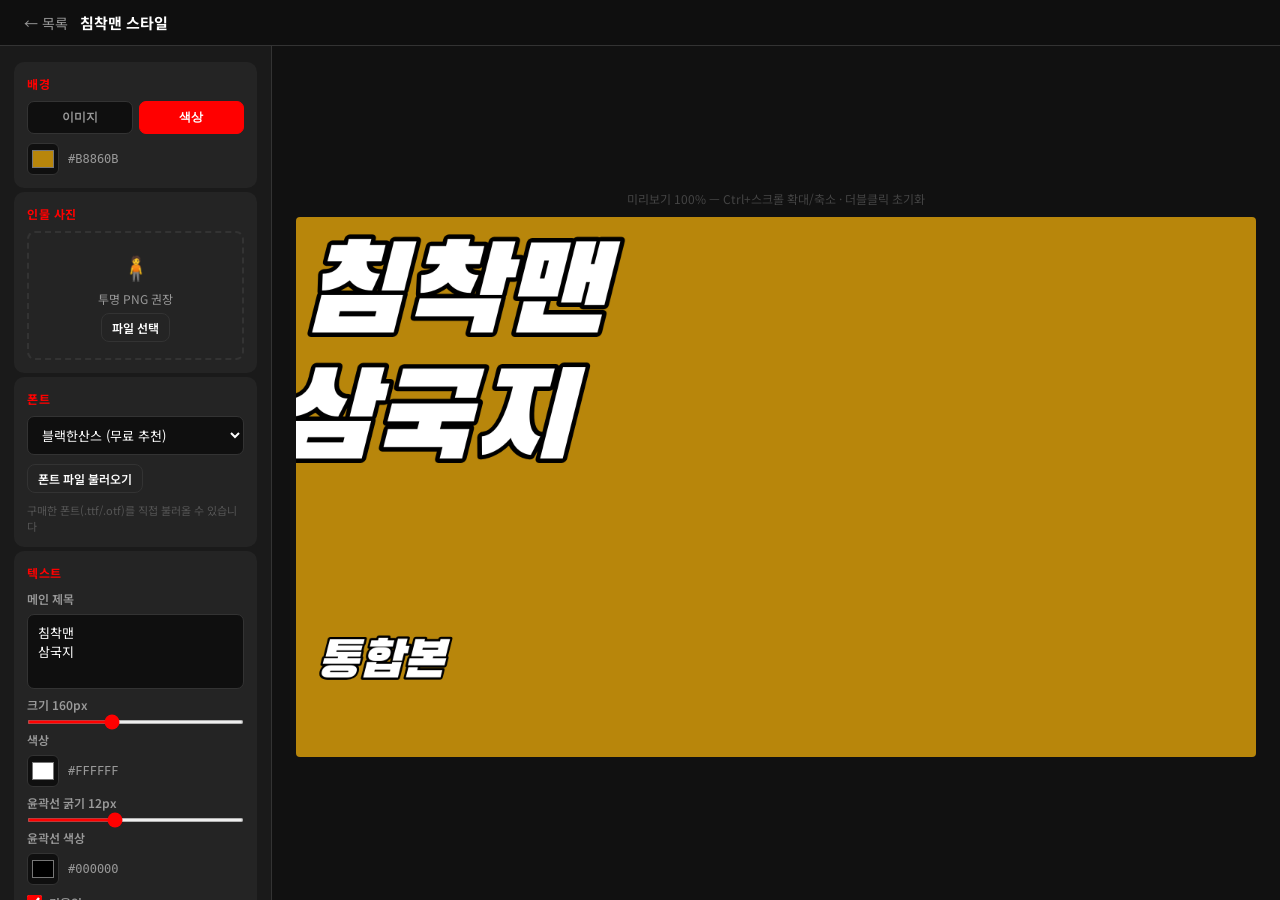
==== commit 8dea3888: "캔버스 크기 제한, 폰트 선택/업로드, 줌 기능 추가" ====
--- a/editor.html
+++ b/editor.html
@@ -6,7 +6,7 @@
   <title>편집 — 썸네일 메이커</title>
   <link rel="preconnect" href="https://fonts.googleapis.com">
   <link rel="preconnect" href="https://fonts.gstatic.com" crossorigin>
-  <link href="https://fonts.googleapis.com/css2?family=Jua&family=Noto+Sans+KR:wght@600;900&display=swap" rel="stylesheet">
+  <link href="https://fonts.googleapis.com/css2?family=Black+Han+Sans&family=Jua&family=Noto+Sans+KR:wght@600;900&display=swap" rel="stylesheet">
   <link rel="stylesheet" href="style.css">
 </head>
 <body class="page-editor">
@@ -69,6 +69,21 @@
           <input type="range" id="person-size" class="slider" min="30" max="200" value="100">
           <p class="tip">캔버스에서 드래그로 이동</p>
         </div>
+      </div>
+
+      <!-- 폰트 -->
+      <div class="ctrl-section">
+        <p class="ctrl-title">폰트</p>
+        <select id="font-select" class="input-field">
+          <option value="Black Han Sans">블랙한산스 (무료 추천)</option>
+          <option value="Jua">주아체 (Jua)</option>
+        </select>
+        <input type="file" id="font-file" accept=".ttf,.otf,.woff,.woff2" hidden>
+        <div style="display:flex;align-items:center;gap:8px;">
+          <button class="btn btn-ghost btn-sm" id="btn-font-upload">폰트 파일 불러오기</button>
+          <span id="font-upload-name" class="tip"></span>
+        </div>
+        <p class="tip">구매한 폰트(.ttf/.otf)를 직접 불러올 수 있습니다</p>
       </div>
 
       <!-- 텍스트 -->
@@ -145,7 +160,7 @@
 
     <!-- 캔버스 -->
     <div class="preview-area">
-      <p class="preview-label">미리보기 — 텍스트·인물을 캔버스에서 직접 드래그</p>
+      <p class="preview-label">미리보기 <span id="zoom-val">100%</span> — Ctrl+스크롤 확대/축소 · 더블클릭 초기화</p>
       <div class="canvas-wrap">
         <canvas id="canvas" width="1280" height="720"></canvas>
       </div>
--- a/style.css
+++ b/style.css
@@ -183,12 +183,13 @@
 }
 .preview-label { font-size: 12px; color: #444; }
 .canvas-wrap {
-  width: 100%; max-width: 100%;
+  height: min(calc(100vh - 90px), 540px);
   aspect-ratio: 16/9;
+  max-width: 100%;
+  overflow: hidden;
   display: flex; align-items: center; justify-content: center;
 }
 .canvas-wrap canvas {
-  max-width: 100%; max-height: 100%;
-  width: 100%; height: auto;
+  width: 100%; height: 100%;
   display: block; border-radius: 4px;
 }
